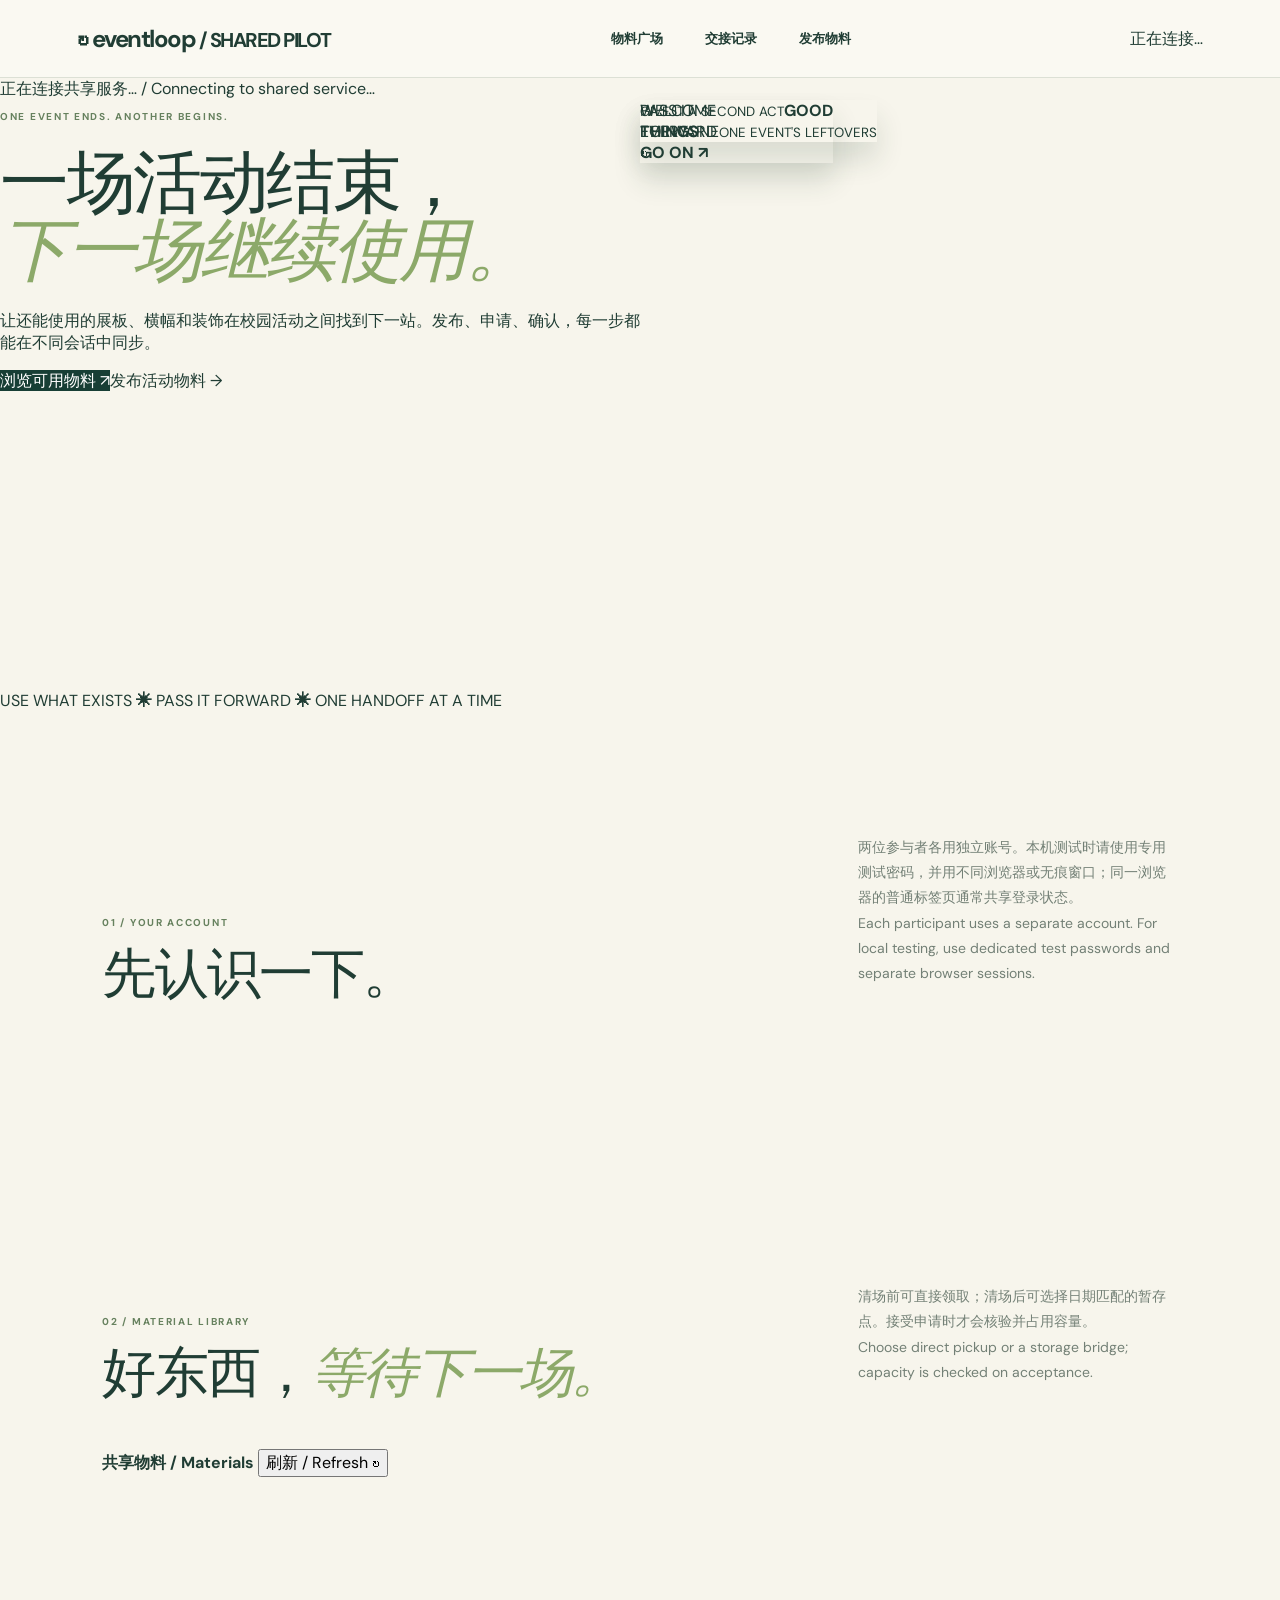
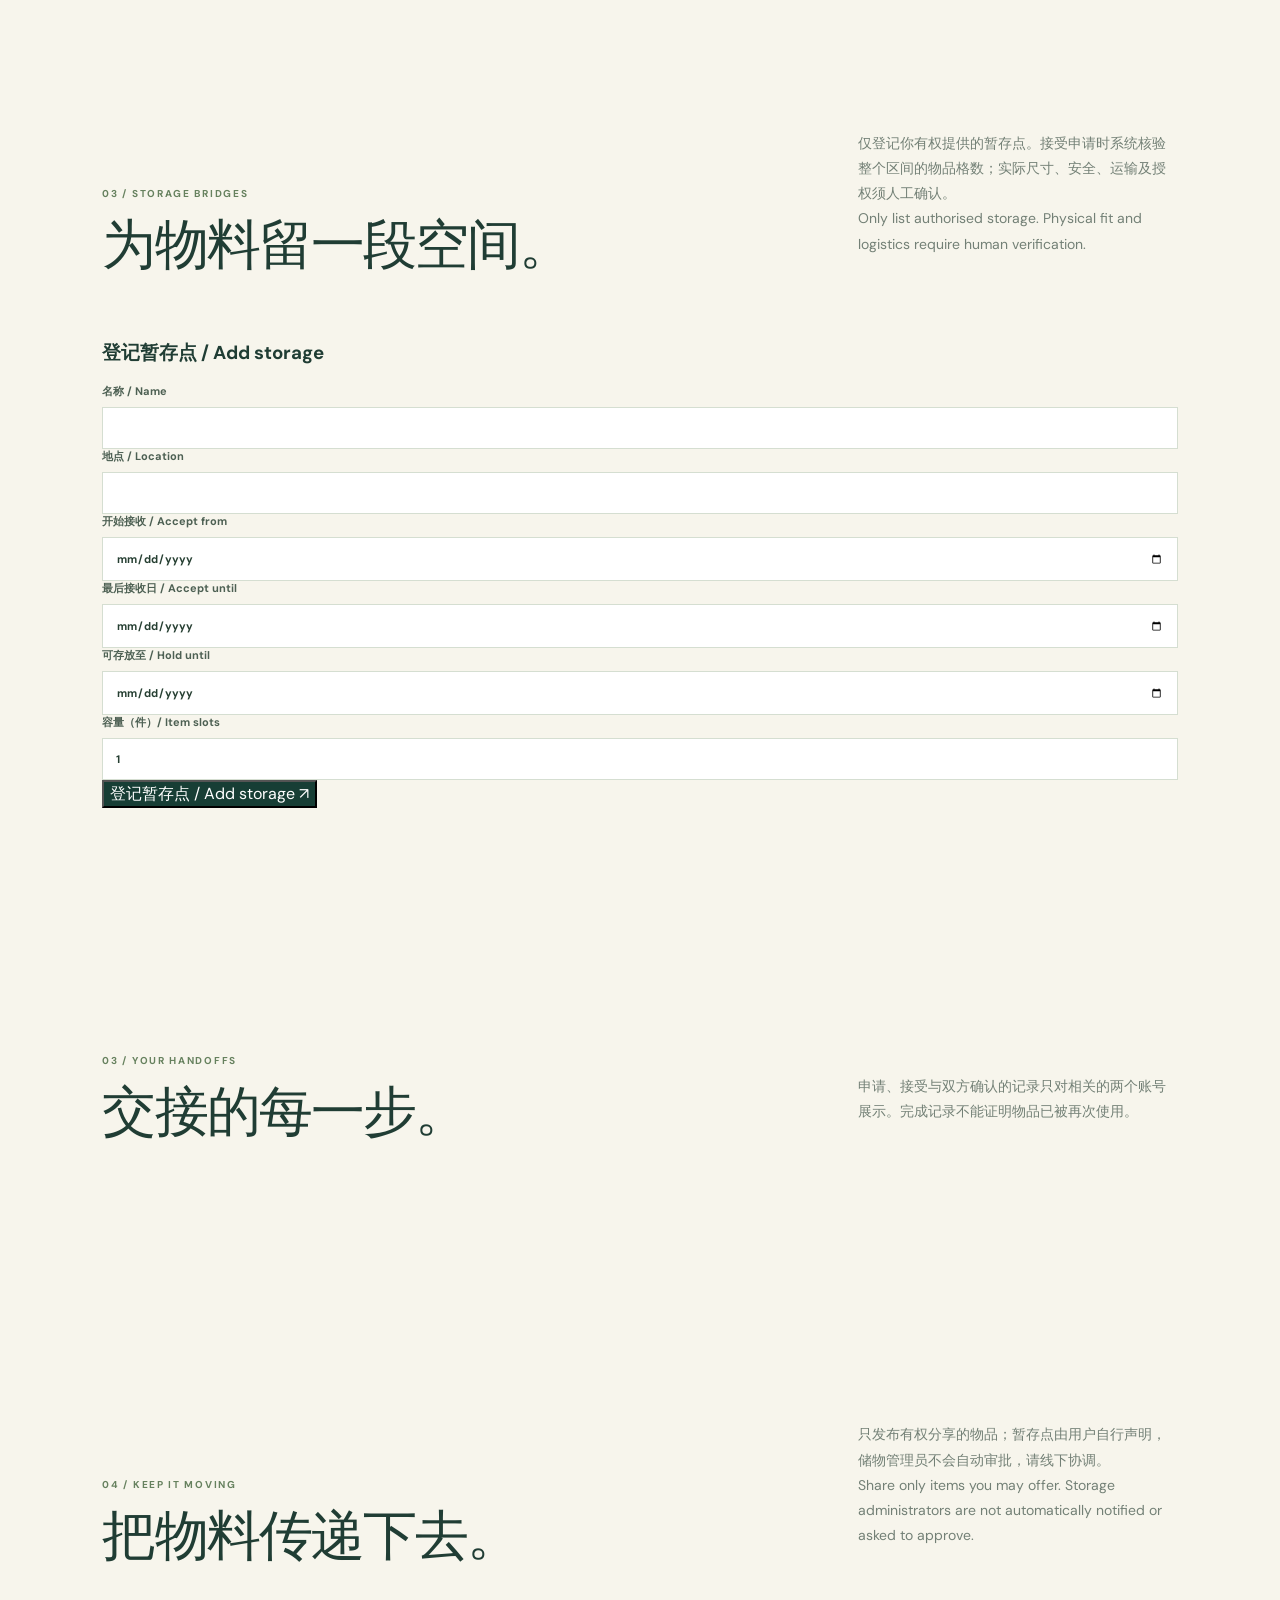
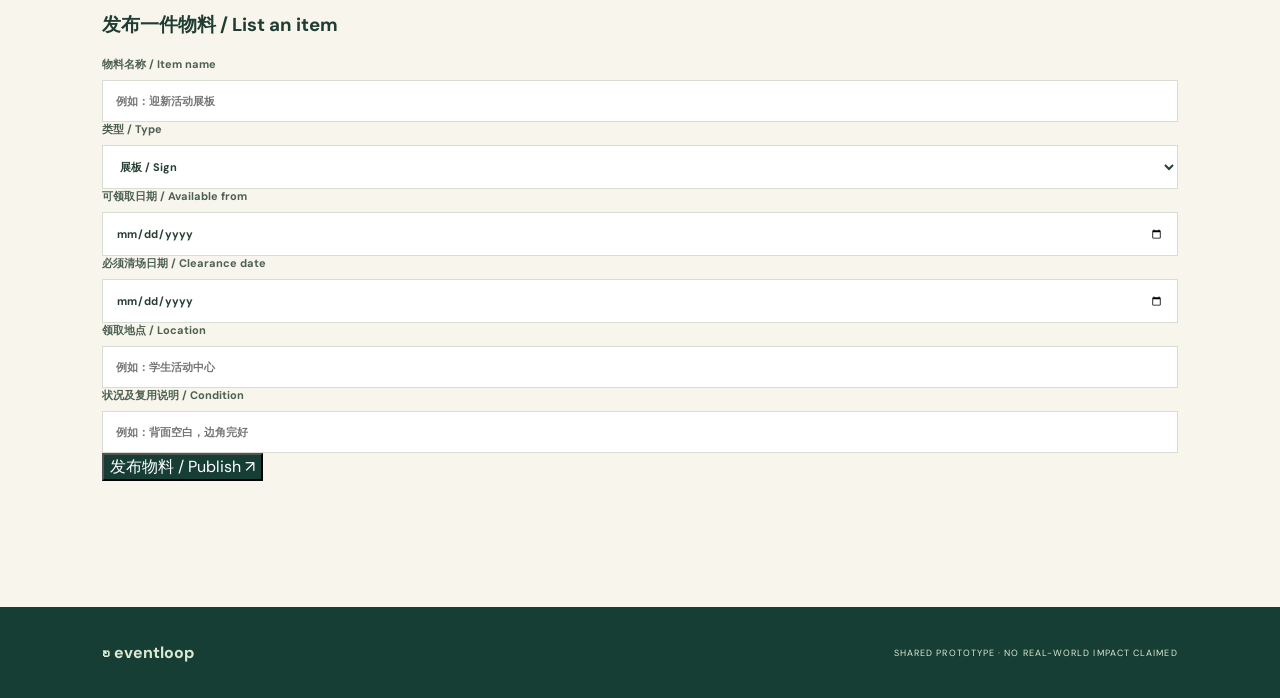
==== shared/index.html @ 6ef7919a "Add EventLoop shared handoff prototype" ====
<!doctype html>
<html lang="zh-CN">
<head>
<meta charset="utf-8"><meta name="viewport" content="width=device-width,initial-scale=1">
<title>EventLoop — 让活动物料继续流转</title><link rel="stylesheet" href="/style.css">
</head>
<body>
<header><a class="brand" href="#top"><span>↻</span> eventloop<small> / SHARED PILOT</small></a><nav><a href="#market">物料广场</a><a href="#requests">交接记录</a><a href="#publish">发布物料</a></nav><div id="session-label">正在连接…</div></header>
<div class="banner" id="deployment-banner">正在连接共享服务… / Connecting to shared service…</div>
<main id="top">
<section class="hero"><div><p class="eyebrow">ONE EVENT ENDS. ANOTHER BEGINS.</p><h1>一场活动结束，<br><em>下一场继续使用。</em></h1><p>让还能使用的展板、横幅和装饰在校园活动之间找到下一站。发布、申请、确认，每一步都能在不同会话中同步。</p><div class="actions"><a class="primary" href="#market">浏览可用物料 ↗</a><a class="text-link" href="#publish">发布活动物料 →</a></div></div><div class="art"><div class="poster a">WELCOME<br>EVERYONE<small>ONE EVENT'S LEFTOVERS</small></div><div class="poster b"><small>GIVE IT A SECOND ACT</small><strong>GOOD<br>THINGS<br>GO ON ↗</strong></div><span class="seal">PASS IT<br>FORWARD<br>↻</span></div></section>
<div class="ticker">USE WHAT EXISTS <b>✳</b> PASS IT FORWARD <b>✳</b> ONE HANDOFF AT A TIME</div>
<section id="account" class="section"><div class="section-head"><div><p class="eyebrow">01 / YOUR ACCOUNT</p><h2>先认识一下。</h2></div><p>两位参与者各用独立账号。本机测试时请使用专用测试密码，并用不同浏览器或无痕窗口；同一浏览器的普通标签页通常共享登录状态。<br>Each participant uses a separate account. For local testing, use dedicated test passwords and separate browser sessions.</p></div><div id="account-content"></div></section>
<section id="market" class="section pale"><div class="section-head"><div><p class="eyebrow">02 / MATERIAL LIBRARY</p><h2>好东西，<em>等待下一场。</em></h2></div><p>清场前可直接领取；清场后可选择日期匹配的暂存点。接受申请时才会核验并占用容量。<br>Choose direct pickup or a storage bridge; capacity is checked on acceptance.</p></div><div class="bar"><strong>共享物料 / Materials <span id="item-count"></span></strong><button id="refresh" class="link">刷新 / Refresh ↻</button></div><div id="items" class="cards" aria-live="polite"></div></section>
<section id="storage" class="section"><div class="section-head"><div><p class="eyebrow">03 / STORAGE BRIDGES</p><h2>为物料留一段空间。</h2></div><p>仅登记你有权提供的暂存点。接受申请时系统核验整个区间的物品格数；实际尺寸、安全、运输及授权须人工确认。<br>Only list authorised storage. Physical fit and logistics require human verification.</p></div><div id="stores" class="cards" aria-live="polite"></div><form id="storage-form" class="panel"><h3>登记暂存点 / Add storage</h3><div class="grid"><label>名称 / Name<input name="name" required maxlength="100"></label><label>地点 / Location<input name="location" required maxlength="100"></label><label>开始接收 / Accept from<input type="date" name="from_date" required></label><label>最后接收日 / Accept until<input type="date" name="accept_until" required></label><label>可存放至 / Hold until<input type="date" name="hold_until" required></label><label>容量（件）/ Item slots<input type="number" name="capacity" min="1" max="100" step="1" value="1" required></label></div><button class="primary" type="submit">登记暂存点 / Add storage ↗</button><p class="notice" role="status" id="storage-message"></p></form></section>
<section id="requests" class="section"><div class="section-head"><div><p class="eyebrow">03 / YOUR HANDOFFS</p><h2>交接的每一步。</h2></div><p>申请、接受与双方确认的记录只对相关的两个账号展示。完成记录不能证明物品已被再次使用。</p></div><div id="requests-list" class="requests" aria-live="polite"></div></section>
<section id="publish" class="section green"><div class="section-head"><div><p class="eyebrow">04 / KEEP IT MOVING</p><h2>把物料传递下去。</h2></div><p>只发布有权分享的物品；暂存点由用户自行声明，储物管理员不会自动审批，请线下协调。<br>Share only items you may offer. Storage administrators are not automatically notified or asked to approve.</p></div><form id="item-form" class="panel"><h3>发布一件物料 / List an item</h3><div class="grid"><label>物料名称 / Item name<input name="name" required maxlength="100" placeholder="例如：迎新活动展板"></label><label>类型 / Type<select name="type"><option value="sign">展板 / Sign</option><option value="banner">横幅 / Banner</option><option value="decor">装饰 / Decoration</option><option value="lanyard">挂绳 / Lanyard</option></select></label><label>可领取日期 / Available from<input type="date" name="available" required></label><label>必须清场日期 / Clearance date<input type="date" name="deadline" required></label><label class="wide">领取地点 / Location<input name="location" required maxlength="100" placeholder="例如：学生活动中心"></label><label class="wide">状况及复用说明 / Condition<input name="condition" required maxlength="300" placeholder="例如：背面空白，边角完好"></label></div><button class="primary" type="submit">发布物料 / Publish ↗</button><p id="item-message" class="notice" role="status"></p></form></section>
</main><footer><strong>↻ eventloop</strong><span>SHARED PROTOTYPE · NO REAL-WORLD IMPACT CLAIMED</span></footer>
<div id="toast" role="status" aria-live="polite"></div><script src="/app.js" defer></script>
</body></html>
---- style.css ----
@import url('https://fonts.googleapis.com/css2?family=DM+Sans:wght@400;500;600;700&family=DM+Serif+Display:ital@0;1&display=swap');
:root{--ink:#203d34;--green:#173e35;--cream:#f7f5ec;--lime:#d9ee85;--line:#d8dcd1;--muted:#6d7c70}*{box-sizing:border-box}html{scroll-behavior:smooth}body{margin:0;background:var(--cream);color:var(--ink);font-family:'DM Sans',sans-serif}a{color:inherit;text-decoration:none}button,input{font:inherit}button,a{touch-action:manipulation}button:focus-visible,a:focus-visible,input:focus-visible{outline:3px solid #e39c4c;outline-offset:3px}header{height:78px;display:flex;align-items:center;justify-content:space-between;padding:0 6%;border-bottom:1px solid #dce0d5;background:#faf9f2}.brand{font-size:24px;font-weight:700;letter-spacing:-1.5px}.brand>span:last-child{color:#819752}.brand-mark{display:inline-grid;place-items:center;background:var(--green);color:#e8f4c9!important;width:31px;height:31px;border-radius:50%;font-size:22px;margin-right:5px}nav{display:flex;gap:42px;font-size:13px;font-weight:600}nav a:hover,.header-link:hover{text-decoration:underline}.header-link{font-size:13px;font-weight:700}.header-link span{margin-left:15px}.demo-strip{background:#e9efdb;text-align:center;padding:11px 16px;font-size:10px;font-weight:700;letter-spacing:.07em;color:#52684f}.dot{display:inline-block;width:7px;height:7px;background:#91ae65;border-radius:50%;margin-right:7px}.strip-divider{margin:0 10px;color:#a7b49e}.hero{display:grid;grid-template-columns:1fr 1fr;min-height:590px}.hero-copy{padding:95px 8% 60px 12%}.eyebrow{font-size:10px;letter-spacing:.17em;font-weight:700;color:#66815e}.eyebrow>span:first-child{color:#7f9e64}.hero h1,.section h2,.closing h2{font:normal clamp(52px,5.4vw,79px)/.99 'DM Serif Display',Georgia,serif;letter-spacing:-.035em;margin:25px 0}.hero h1 em,.section h2 em,.closing h2 em{font-weight:400;color:#8ca969}.hero-copy>p{max-width:400px;color:#68796d;font-size:16px;line-height:1.8}.hero-actions{display:flex;align-items:center;gap:24px;margin-top:32px}.button{display:inline-flex;align-items:center;justify-content:space-between;gap:38px;border:0;cursor:pointer;padding:17px 20px;font-size:12px;font-weight:700}.primary{background:var(--green);color:white}.primary:hover{background:#2b5d4d}.text-button{padding-left:0}.hero-foot{display:flex;gap:15px;align-items:center;margin-top:54px;font-size:11px;color:#7e8b80;line-height:1.5}.hero-foot strong{color:#42584b}.avatars{display:flex}.avatars i{font-style:normal;background:#d6e6b0;width:29px;height:29px;border:2px solid var(--cream);border-radius:50%;display:grid;place-items:center;margin-right:-7px}.avatars i:nth-child(2){background:#efcaa9}.avatars i:nth-child(3){background:#b8d0bc}.hero-art{position:relative;overflow:hidden;background:#c7d9b5;min-height:500px}.hero-art:before{content:'';position:absolute;inset:0;background-image:linear-gradient(#fff2 1px,transparent 1px),linear-gradient(90deg,#fff2 1px,transparent 1px);background-size:42px 42px}.art-label,.art-bottom{position:absolute;z-index:3;font-size:10px;letter-spacing:.13em;font-weight:bold}.art-label{top:30px;left:40px;right:40px;display:flex;justify-content:space-between}.art-bottom{bottom:30px;left:40px}.art-bottom span{margin:0 12px}.poster{position:absolute;box-shadow:0 18px 28px #22412d24}.poster-a{width:42%;height:55%;top:24%;left:17%;background:#f7f2e1;transform:rotate(-10deg);padding:8% 5%;color:#577051}.poster-a span{font-weight:700;font-size:clamp(15px,2vw,28px);line-height:1.1}.poster-a small{position:absolute;bottom:12%;left:12%;font-size:8px;letter-spacing:.13em}.poster-b{width:43%;height:55%;top:20%;left:41%;background:#e2a16d;transform:rotate(8deg);padding:6%;color:#183e34}.poster-b small{font-size:9px;letter-spacing:.13em;font-weight:bold}.poster-b strong{display:block;margin-top:17%;font:normal clamp(24px,3.5vw,48px)/.93 'DM Serif Display',Georgia}.poster-b strong span{color:#eef1c0}.poster-b div{position:absolute;bottom:10%;font-size:9px;font-weight:bold}.tape{position:absolute;width:90px;height:25px;background:#f3f0d2aa;z-index:2}.tape-a{top:21%;left:22%;transform:rotate(-20deg)}.tape-b{top:18%;left:55%;transform:rotate(15deg)}.art-circle{position:absolute;z-index:3;right:8%;bottom:13%;width:115px;height:115px;border-radius:50%;background:#e9f1bd;display:grid;place-content:center;text-align:center;font-size:10px;font-weight:700;line-height:1.2;transform:rotate(12deg)}.art-circle b{font-size:24px}.marquee{background:var(--green);color:#d5e9a1;display:flex;justify-content:space-around;align-items:center;gap:20px;padding:21px;font-size:10px;letter-spacing:.16em;font-weight:bold;overflow:hidden;white-space:nowrap}.marquee b{font-size:16px}.section{padding:110px 8%}.section-head{display:flex;justify-content:space-between;align-items:end;gap:40px;margin-bottom:50px}.section h2{font-size:clamp(42px,4.2vw,62px);margin:18px 0 0}.section-head>p,.section-side p{color:#738076;max-width:320px;line-height:1.8;font-size:14px}.steps{display:grid;grid-template-columns:repeat(3,1fr);border-top:1px solid var(--line);border-bottom:1px solid var(--line)}.steps article{padding:30px 30px 40px 0;position:relative}.steps article+article{border-left:1px solid var(--line);padding-left:30px}.step-number{font-size:10px;color:#96a395}.step-icon{height:83px;font-size:42px;color:#84a769;display:flex;align-items:center}.steps h3,.add-aside h3{font:normal 25px 'DM Serif Display',Georgia;margin:0 0 12px}.steps p{font-size:13px;line-height:1.8;color:#79857b;max-width:250px}.inventory{background:#eff2e6}.section-side{align-self:end}.pill{display:inline-block;border:1px solid #d5deca;padding:9px 11px;font-size:9px;font-weight:bold;letter-spacing:.1em}.inventory-toolbar{display:flex;justify-content:space-between;align-items:center;border-bottom:1px solid #ced8c8;padding-bottom:16px;font-size:13px}.inventory-toolbar span{margin-left:10px;color:#8c9d8e}.link-button{border:0;background:none;color:#54705e;font-size:12px;cursor:pointer;text-decoration:underline}.cards{display:grid;grid-template-columns:repeat(3,1fr);gap:18px;margin-top:20px}.card{background:#fbfbf5;border:1px solid #dbe2d4}.card-art{height:130px;background:#dbe8ce;display:grid;place-items:center;position:relative}.card:nth-child(3n+2) .card-art{background:#f0d6bb}.card:nth-child(3n) .card-art{background:#d7dfcd}.mini-board{width:80px;height:74px;background:#f9f8ec;box-shadow:3px 5px 0 #b5c8a3;transform:rotate(-5deg);display:grid;place-items:center;font:italic 18px 'DM Serif Display',Georgia;color:#83a36a}.card-body{padding:20px}.card-top{display:flex;justify-content:space-between;gap:10px;align-items:center}.status{font-size:9px;text-transform:uppercase;letter-spacing:.08em;color:#477457;background:#e9f1dd;padding:6px}.status.reserved{background:#f4e6c8;color:#806328}.status.handed{background:#e3e7e1;color:#727d75}.card h3{font:normal 23px 'DM Serif Display',Georgia;margin:14px 0 8px}.card p{font-size:12px;color:#718076;line-height:1.6;margin:5px 0}.card-actions{display:flex;gap:10px;align-items:center;margin-top:16px}.card-actions button{border:1px solid #284e3e;background:transparent;color:#284e3e;padding:9px 12px;font-size:11px;cursor:pointer}.card-actions button:hover{background:#e9efde}.small-note,.form-help{font-size:11px;color:#7c8a7c;line-height:1.6}.match-section{background:#1c453a;color:#f5f4e8;display:grid;grid-template-columns:1fr 1fr;gap:10%;align-items:start}.match-intro{padding-top:20px}.match-intro h2 em{color:#d7eb9e}.light span{color:#a6c58d!important}.match-intro>p{max-width:370px;color:#b9c9bc;line-height:1.8;font-size:14px}.match-legend{border-top:1px solid #507466;margin-top:65px;padding-top:22px;max-width:370px;color:#b7cbb9;font-size:12px;line-height:1.6}.match-legend span{font-size:22px;margin-right:12px}.match-panel{background:#f8f8ef;color:var(--ink);padding:32px}.panel-heading{display:flex;justify-content:space-between;align-items:center}.kicker{font-size:9px;letter-spacing:.16em;color:#899d87;font-weight:bold}.panel-heading h3{font:normal 28px 'DM Serif Display',Georgia;margin:8px 0 25px}.panel-icon{font-size:25px;color:#91ad72}.form-grid{display:grid;grid-template-columns:1fr 1fr;gap:18px}label{display:block;font-size:11px;font-weight:700;color:#4d6053}label span{float:right;font-weight:400;color:#93a092}input{display:block;width:100%;margin-top:8px;padding:13px;border:1px solid #d5ded1;border-radius:0;background:#fff;color:#263f32;min-width:0}input:focus{border-color:#6d936b}.full{width:100%;margin-top:8px}.empty-match{text-align:center;border:1px dashed #d8e0d2;margin-top:24px;padding:20px;color:#97a594;font-size:12px}.empty-match span{font-size:25px}.result{border-top:1px solid #d9e1d5;margin-top:23px;padding-top:17px}.result h4{font:normal 20px 'DM Serif Display',Georgia;margin:0 0 5px}.result p{font-size:12px;color:#6f7f71;line-height:1.6}.plan{max-width:250px;border:2px solid #739b72;background:#e4edd9;display:grid;gap:2px;padding:3px;margin:12px 0;min-height:60px;max-height:160px}.plan span{background:#aeca90;border:1px solid #789c70;min-width:0;min-height:8px}.result button{border:0;background:#d9ebbb;color:#244735;padding:10px 13px;font-weight:700;font-size:11px;cursor:pointer}.add-layout{display:grid;grid-template-columns:1fr 1.5fr;border:1px solid #dde4d7}.add-aside{padding:45px;background:#e4edda}.add-icon{font-size:48px;color:#72975f;margin-bottom:30px}.add-aside p{font-size:13px;line-height:1.8;max-width:240px;color:#718270}.add-aside>span{display:block;margin-top:55px;font-size:9px;font-weight:bold;letter-spacing:.12em;color:#7b9277}.add-form{background:#fbfbf7;padding:40px}.wide{grid-column:1/-1}.add-form .button{margin-top:22px}.closing{text-align:center;background:#d6e7bd;padding:90px 20px}.closing>span{font-size:34px}.closing h2{font-size:55px;margin:20px 0}.closing h2 em{color:#709653}.closing p{font-size:14px;color:#688064}.light-button{background:var(--green);color:#fff;margin-top:20px}footer{background:#173e35;color:#dbe9d0;display:flex;justify-content:space-between;align-items:center;gap:20px;padding:35px 8%}footer .brand-mark{background:#d7ebb5;color:#173e35!important}footer p{font-size:11px;color:#b0c2b1}footer>span{font-size:9px;letter-spacing:.12em}.footer-brand>span:last-child{color:#a6c38d}
@media(max-width:760px){header{height:65px;padding:0 5%}nav{display:none}.header-link{font-size:11px}.demo-strip{line-height:1.6}.hero{grid-template-columns:1fr}.hero-copy{padding:64px 7% 50px}.hero h1{font-size:60px}.hero-art{min-height:440px}.section{padding:75px 6%}.section-head{display:block}.section-head>p,.section-side p{margin-top:25px}.steps{grid-template-columns:1fr}.steps article,.steps article+article{padding:22px 0;border-left:0}.steps article+article{border-top:1px solid var(--line)}.step-icon{height:55px}.cards{grid-template-columns:1fr 1fr}.match-section{grid-template-columns:1fr;gap:35px}.match-legend{margin-top:30px}.match-panel{padding:24px}.add-layout{grid-template-columns:1fr}.add-aside{padding:30px}.add-aside>span{margin-top:25px}.add-form{padding:25px}footer{flex-direction:column;align-items:start}.marquee{justify-content:start}.closing h2{font-size:46px}}@media(max-width:470px){.cards{grid-template-columns:1fr}.form-grid{grid-template-columns:1fr 1fr;gap:12px}.hero h1{font-size:53px}.hero-art{min-height:350px}.art-circle{width:90px;height:90px}.header-link{display:none}.card-art{height:110px}}
.plan{position:relative;display:block;padding:0;overflow:hidden;height:auto;max-height:none}.plan span{position:absolute;min-width:0;min-height:0;box-sizing:border-box}
select{display:block;width:100%;margin-top:8px;padding:13px;border:1px solid #d5ded1;border-radius:0;background:#fff;color:#263f32;font:inherit;min-width:0}select:focus-visible{outline:3px solid #e39c4c;outline-offset:3px}.extra-form{margin-top:24px;border:1px solid #dbe2d4}.extra-form h3{font:normal 25px 'DM Serif Display',Georgia;margin:0 0 20px}.extra-form .button{margin-top:22px}.status.expired{background:#f2e1db;color:#8b5346}
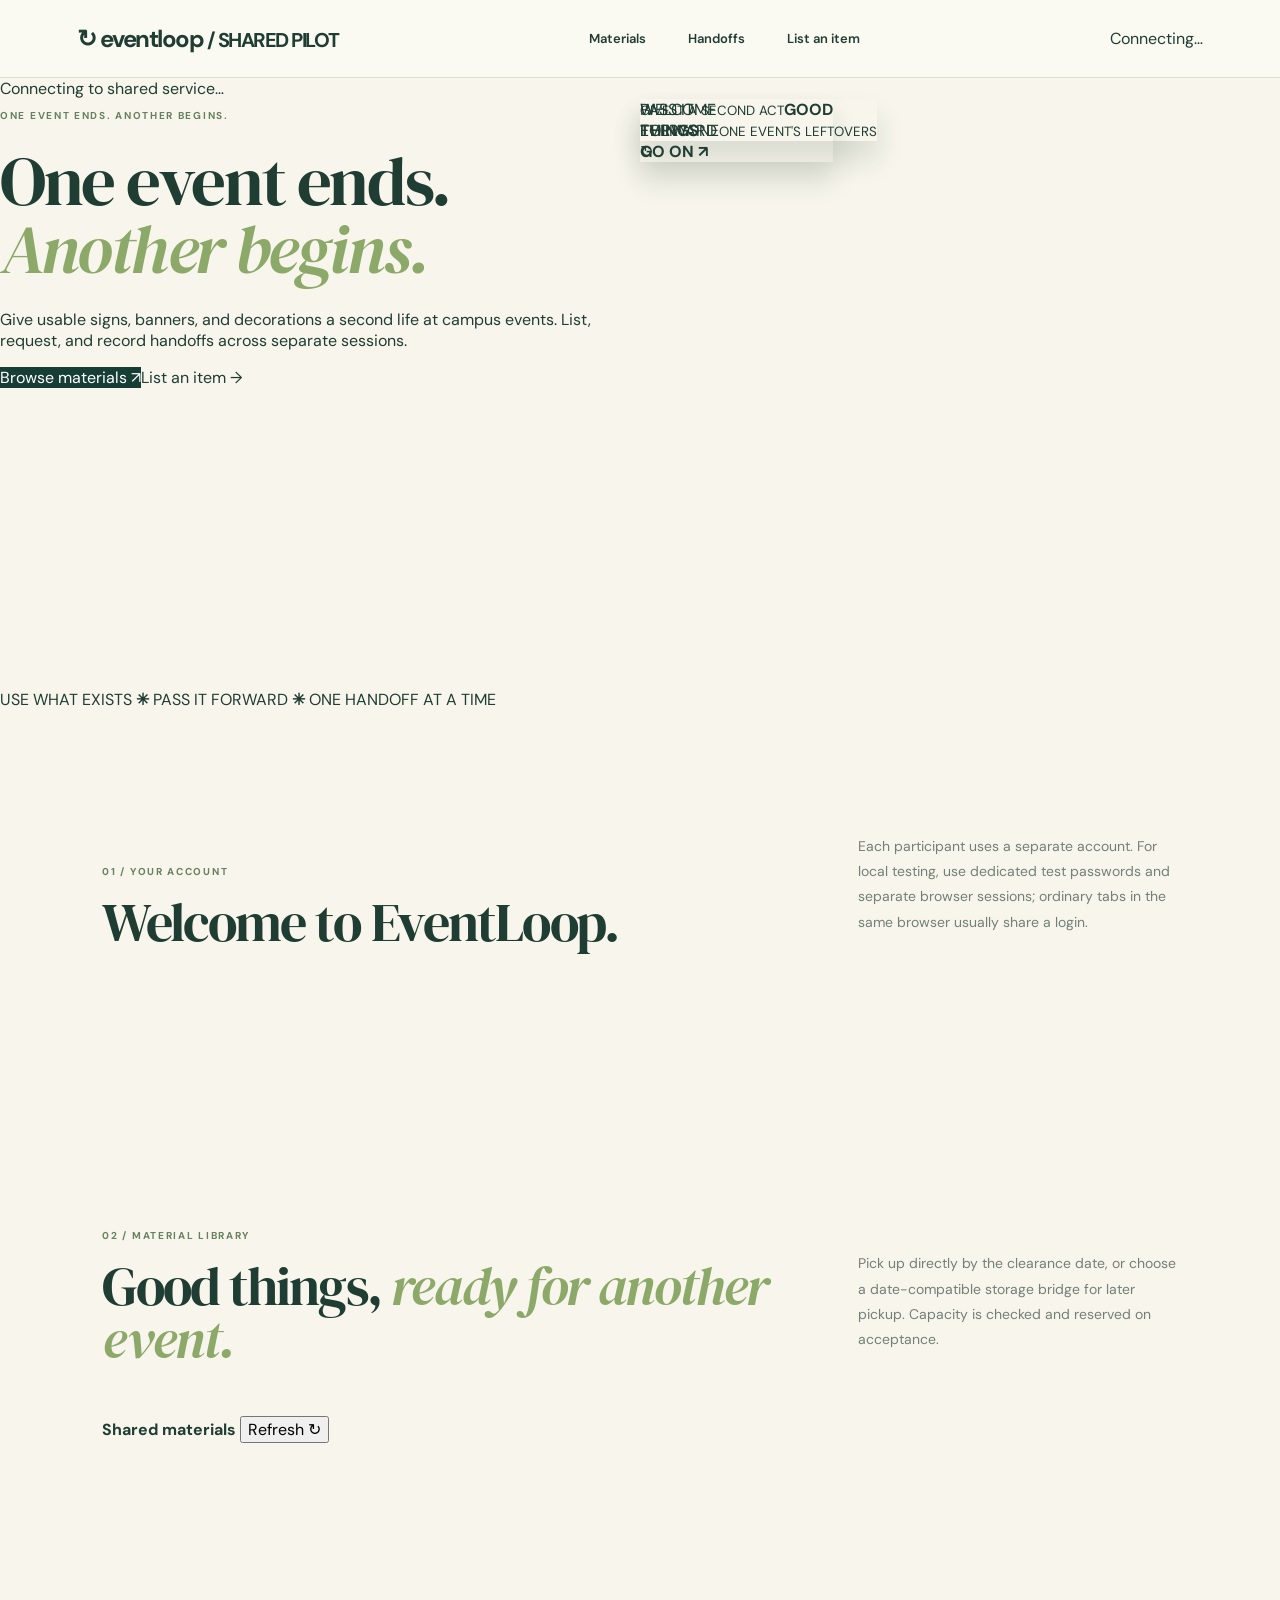
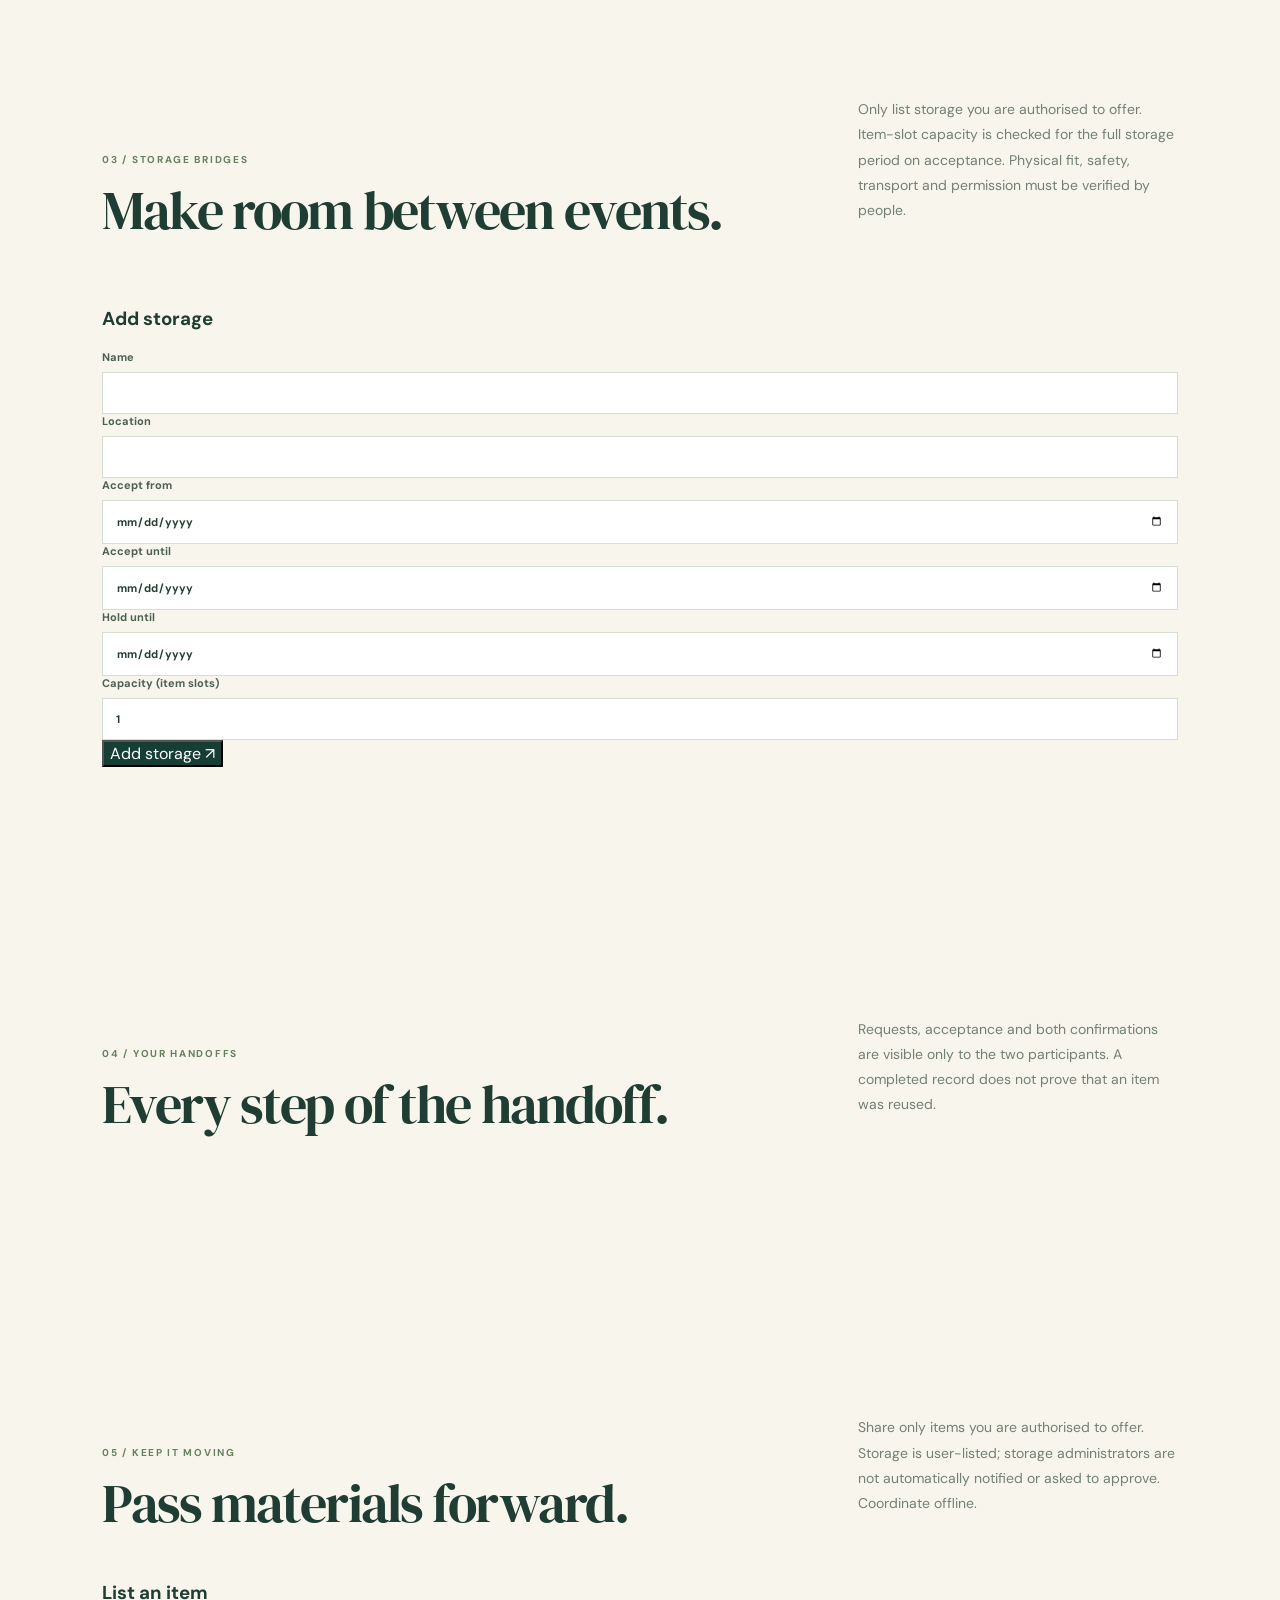
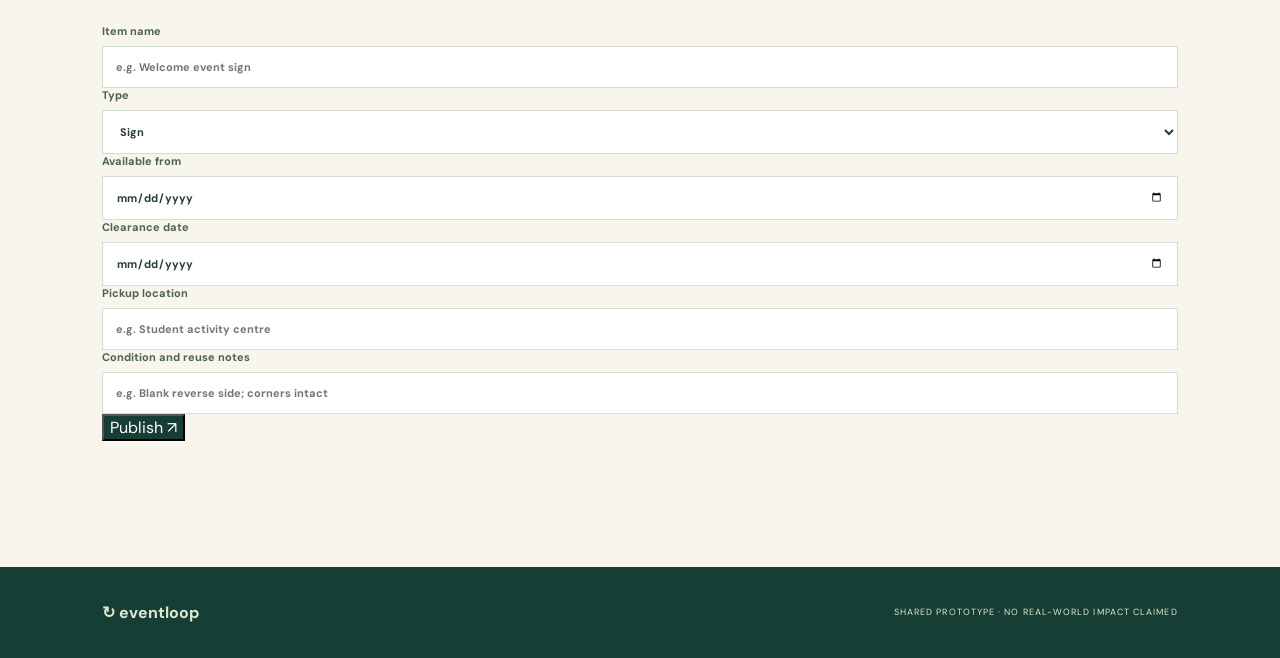
==== commit bd38d960: "Translate shared/index.html for English-language demo" ====
--- a/shared/index.html
+++ b/shared/index.html
@@ -1,20 +1,21 @@
-<!doctype html>
-<html lang="zh-CN">
-<head>
-<meta charset="utf-8"><meta name="viewport" content="width=device-width,initial-scale=1">
-<title>EventLoop — 让活动物料继续流转</title><link rel="stylesheet" href="/style.css">
-</head>
-<body>
-<header><a class="brand" href="#top"><span>↻</span> eventloop<small> / SHARED PILOT</small></a><nav><a href="#market">物料广场</a><a href="#requests">交接记录</a><a href="#publish">发布物料</a></nav><div id="session-label">正在连接…</div></header>
-<div class="banner" id="deployment-banner">正在连接共享服务… / Connecting to shared service…</div>
-<main id="top">
-<section class="hero"><div><p class="eyebrow">ONE EVENT ENDS. ANOTHER BEGINS.</p><h1>一场活动结束，<br><em>下一场继续使用。</em></h1><p>让还能使用的展板、横幅和装饰在校园活动之间找到下一站。发布、申请、确认，每一步都能在不同会话中同步。</p><div class="actions"><a class="primary" href="#market">浏览可用物料 ↗</a><a class="text-link" href="#publish">发布活动物料 →</a></div></div><div class="art"><div class="poster a">WELCOME<br>EVERYONE<small>ONE EVENT'S LEFTOVERS</small></div><div class="poster b"><small>GIVE IT A SECOND ACT</small><strong>GOOD<br>THINGS<br>GO ON ↗</strong></div><span class="seal">PASS IT<br>FORWARD<br>↻</span></div></section>
-<div class="ticker">USE WHAT EXISTS <b>✳</b> PASS IT FORWARD <b>✳</b> ONE HANDOFF AT A TIME</div>
-<section id="account" class="section"><div class="section-head"><div><p class="eyebrow">01 / YOUR ACCOUNT</p><h2>先认识一下。</h2></div><p>两位参与者各用独立账号。本机测试时请使用专用测试密码，并用不同浏览器或无痕窗口；同一浏览器的普通标签页通常共享登录状态。<br>Each participant uses a separate account. For local testing, use dedicated test passwords and separate browser sessions.</p></div><div id="account-content"></div></section>
-<section id="market" class="section pale"><div class="section-head"><div><p class="eyebrow">02 / MATERIAL LIBRARY</p><h2>好东西，<em>等待下一场。</em></h2></div><p>清场前可直接领取；清场后可选择日期匹配的暂存点。接受申请时才会核验并占用容量。<br>Choose direct pickup or a storage bridge; capacity is checked on acceptance.</p></div><div class="bar"><strong>共享物料 / Materials <span id="item-count"></span></strong><button id="refresh" class="link">刷新 / Refresh ↻</button></div><div id="items" class="cards" aria-live="polite"></div></section>
-<section id="storage" class="section"><div class="section-head"><div><p class="eyebrow">03 / STORAGE BRIDGES</p><h2>为物料留一段空间。</h2></div><p>仅登记你有权提供的暂存点。接受申请时系统核验整个区间的物品格数；实际尺寸、安全、运输及授权须人工确认。<br>Only list authorised storage. Physical fit and logistics require human verification.</p></div><div id="stores" class="cards" aria-live="polite"></div><form id="storage-form" class="panel"><h3>登记暂存点 / Add storage</h3><div class="grid"><label>名称 / Name<input name="name" required maxlength="100"></label><label>地点 / Location<input name="location" required maxlength="100"></label><label>开始接收 / Accept from<input type="date" name="from_date" required></label><label>最后接收日 / Accept until<input type="date" name="accept_until" required></label><label>可存放至 / Hold until<input type="date" name="hold_until" required></label><label>容量（件）/ Item slots<input type="number" name="capacity" min="1" max="100" step="1" value="1" required></label></div><button class="primary" type="submit">登记暂存点 / Add storage ↗</button><p class="notice" role="status" id="storage-message"></p></form></section>
-<section id="requests" class="section"><div class="section-head"><div><p class="eyebrow">03 / YOUR HANDOFFS</p><h2>交接的每一步。</h2></div><p>申请、接受与双方确认的记录只对相关的两个账号展示。完成记录不能证明物品已被再次使用。</p></div><div id="requests-list" class="requests" aria-live="polite"></div></section>
-<section id="publish" class="section green"><div class="section-head"><div><p class="eyebrow">04 / KEEP IT MOVING</p><h2>把物料传递下去。</h2></div><p>只发布有权分享的物品；暂存点由用户自行声明，储物管理员不会自动审批，请线下协调。<br>Share only items you may offer. Storage administrators are not automatically notified or asked to approve.</p></div><form id="item-form" class="panel"><h3>发布一件物料 / List an item</h3><div class="grid"><label>物料名称 / Item name<input name="name" required maxlength="100" placeholder="例如：迎新活动展板"></label><label>类型 / Type<select name="type"><option value="sign">展板 / Sign</option><option value="banner">横幅 / Banner</option><option value="decor">装饰 / Decoration</option><option value="lanyard">挂绳 / Lanyard</option></select></label><label>可领取日期 / Available from<input type="date" name="available" required></label><label>必须清场日期 / Clearance date<input type="date" name="deadline" required></label><label class="wide">领取地点 / Location<input name="location" required maxlength="100" placeholder="例如：学生活动中心"></label><label class="wide">状况及复用说明 / Condition<input name="condition" required maxlength="300" placeholder="例如：背面空白，边角完好"></label></div><button class="primary" type="submit">发布物料 / Publish ↗</button><p id="item-message" class="notice" role="status"></p></form></section>
-</main><footer><strong>↻ eventloop</strong><span>SHARED PROTOTYPE · NO REAL-WORLD IMPACT CLAIMED</span></footer>
-<div id="toast" role="status" aria-live="polite"></div><script src="/app.js" defer></script>
-</body></html>
+<!doctype html>
+<html lang="en">
+<head>
+<meta charset="utf-8"><meta name="viewport" content="width=device-width,initial-scale=1">
+<title>EventLoop — Give event materials a second life</title><link rel="stylesheet" href="/style.css">
+</head>
+<body>
+<header><a class="brand" href="#top"><span>↻</span> eventloop<small> / SHARED PILOT</small></a><nav><a href="#market">Materials</a><a href="#requests">Handoffs</a><a href="#publish">List an item</a></nav><div id="session-label">Connecting…</div></header>
+<div class="banner" id="deployment-banner">Connecting to shared service…</div>
+<main id="top">
+<section class="hero"><div><p class="eyebrow">ONE EVENT ENDS. ANOTHER BEGINS.</p><h1>One event ends.<br><em>Another begins.</em></h1><p>Give usable signs, banners, and decorations a second life at campus events. List, request, and record handoffs across separate sessions.</p><div class="actions"><a class="primary" href="#market">Browse materials ↗</a><a class="text-link" href="#publish">List an item →</a></div></div><div class="art"><div class="poster a">WELCOME<br>EVERYONE<small>ONE EVENT'S LEFTOVERS</small></div><div class="poster b"><small>GIVE IT A SECOND ACT</small><strong>GOOD<br>THINGS<br>GO ON ↗</strong></div><span class="seal">PASS IT<br>FORWARD<br>↻</span></div></section>
+<div class="ticker">USE WHAT EXISTS <b>✳</b> PASS IT FORWARD <b>✳</b> ONE HANDOFF AT A TIME</div>
+<section id="account" class="section"><div class="section-head"><div><p class="eyebrow">01 / YOUR ACCOUNT</p><h2>Welcome to EventLoop.</h2></div><p>Each participant uses a separate account. For local testing, use dedicated test passwords and separate browser sessions; ordinary tabs in the same browser usually share a login.</p></div><div id="account-content"></div></section>
+<section id="market" class="section pale"><div class="section-head"><div><p class="eyebrow">02 / MATERIAL LIBRARY</p><h2>Good things, <em>ready for another event.</em></h2></div><p>Pick up directly by the clearance date, or choose a date-compatible storage bridge for later pickup. Capacity is checked and reserved on acceptance.</p></div><div class="bar"><strong>Shared materials <span id="item-count"></span></strong><button id="refresh" class="link">Refresh ↻</button></div><div id="items" class="cards" aria-live="polite"></div></section>
+<section id="storage" class="section"><div class="section-head"><div><p class="eyebrow">03 / STORAGE BRIDGES</p><h2>Make room between events.</h2></div><p>Only list storage you are authorised to offer. Item-slot capacity is checked for the full storage period on acceptance. Physical fit, safety, transport and permission must be verified by people.</p></div><div id="stores" class="cards" aria-live="polite"></div><form id="storage-form" class="panel"><h3>Add storage</h3><div class="grid"><label>Name<input name="name" required maxlength="100"></label><label>Location<input name="location" required maxlength="100"></label><label>Accept from<input type="date" name="from_date" required></label><label>Accept until<input type="date" name="accept_until" required></label><label>Hold until<input type="date" name="hold_until" required></label><label>Capacity (item slots)<input type="number" name="capacity" min="1" max="100" step="1" value="1" required></label></div><button class="primary" type="submit">Add storage ↗</button><p class="notice" role="status" id="storage-message"></p></form></section>
+<section id="requests" class="section"><div class="section-head"><div><p class="eyebrow">04 / YOUR HANDOFFS</p><h2>Every step of the handoff.</h2></div><p>Requests, acceptance and both confirmations are visible only to the two participants. A completed record does not prove that an item was reused.</p></div><div id="requests-list" class="requests" aria-live="polite"></div></section>
+<section id="publish" class="section green"><div class="section-head"><div><p class="eyebrow">05 / KEEP IT MOVING</p><h2>Pass materials forward.</h2></div><p>Share only items you are authorised to offer. Storage is user-listed; storage administrators are not automatically notified or asked to approve. Coordinate offline.</p></div><form id="item-form" class="panel"><h3>List an item</h3><div class="grid"><label>Item name<input name="name" required maxlength="100" placeholder="e.g. Welcome event sign"></label><label>Type<select name="type"><option value="sign">Sign</option><option value="banner">Banner</option><option value="decor">Decoration</option><option value="lanyard">Lanyard</option></select></label><label>Available from<input type="date" name="available" required></label><label>Clearance date<input type="date" name="deadline" required></label><label class="wide">Pickup location<input name="location" required maxlength="100" placeholder="e.g. Student activity centre"></label><label class="wide">Condition and reuse notes<input name="condition" required maxlength="300" placeholder="e.g. Blank reverse side; corners intact"></label></div><button class="primary" type="submit">Publish ↗</button><p id="item-message" class="notice" role="status"></p></form></section>
+</main><footer><strong>↻ eventloop</strong><span>SHARED PROTOTYPE · NO REAL-WORLD IMPACT CLAIMED</span></footer>
+<div id="toast" role="status" aria-live="polite"></div><script src="/app.js" defer></script>
+</body></html>
+
